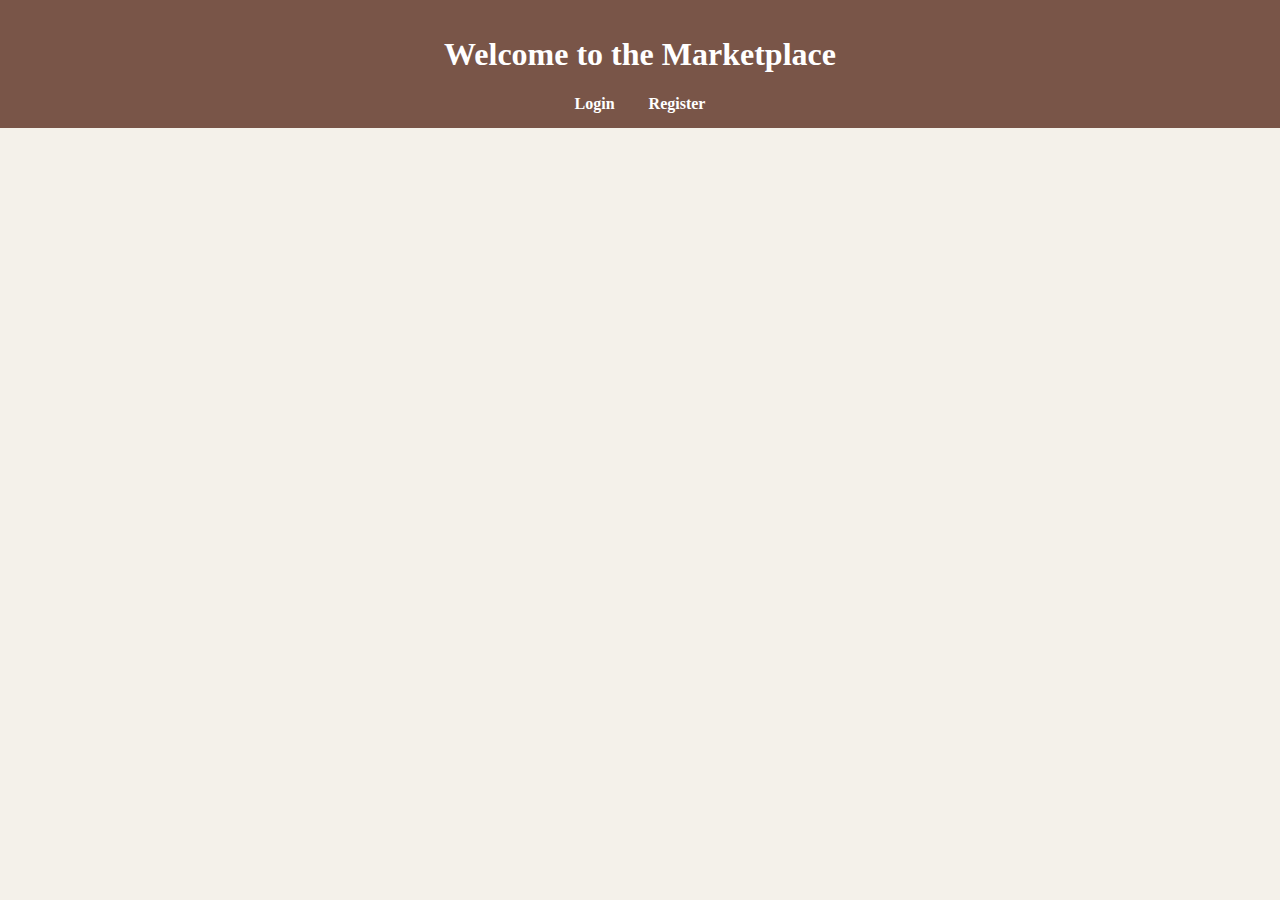
==== index.html @ 2eb5d9e1 "Add files via upload" ====
<!DOCTYPE html>
<html lang="en">
<head>
    <meta charset="UTF-8">
    <meta name="viewport" content="width=device-width, initial-scale=1.0">
    <title>Home - Custom Marketplace</title>
    <link rel="stylesheet" href="styles.css">
</head>
<body>
    <header>
        <h1>Welcome to the Marketplace</h1>
        <nav>
            <a href="login.html">Login</a>
            <a href="register.html">Register</a>
        </nav>
    </header>
</body>
</html>
---- styles.css ----
body {
    font-family: 'Georgia', serif;
    background-color: #f4f1ea;
    color: #5d4037;
    margin: 0;
    padding: 0;
    text-align: center;
}

header {
    background: #795548;
    color: white;
    padding: 15px;
}

nav a {
    color: white;
    text-decoration: none;
    margin: 15px;
    font-weight: bold;
}

.chat {
    margin: 20px;
    padding: 20px;
    background: #d7ccc8;
    display: inline-block;
    text-align: left;
    border-radius: 10px;
}

#chat-box {
    width: 90%;
    height: 400px;
    overflow-y: scroll;
    border: 1px solid #a1887f;
    background: white;
    padding: 10px;
    border-radius: 10px;
}

.upload-icon {
    display: inline-block;
    padding: 8px 12px;
    background-color: #8d6e63;
    color: white;
    border-radius: 5px;
    margin: 10px;
    cursor: pointer;
}

.upload-icon:hover {
    background-color: #6d4c41;
}

input, textarea {
    width: 90%;
    padding: 10px;
    margin: 10px 0;
    border: 1px solid #8d6e63;
    border-radius: 5px;
}

button {
    background: #6d4c41;
    color: white;
    padding: 10px 15px;
    border: none;
    border-radius: 5px;
}
/* Popover Styling */
.popover {
    position: fixed;
    top: 50%;
    left: 50%;
    transform: translate(-50%, -50%);
    background: white;
    padding: 20px;
    border-radius: 10px;
    box-shadow: 0px 0px 10px rgba(0, 0, 0, 0.1);
    display: none;
    flex-direction: column;
}

.popover label {
    margin-top: 10px;
}

.popover input {
    width: 100%;
    padding: 5px;
    margin: 5px 0;
}

.hidden {
    display: none;
}
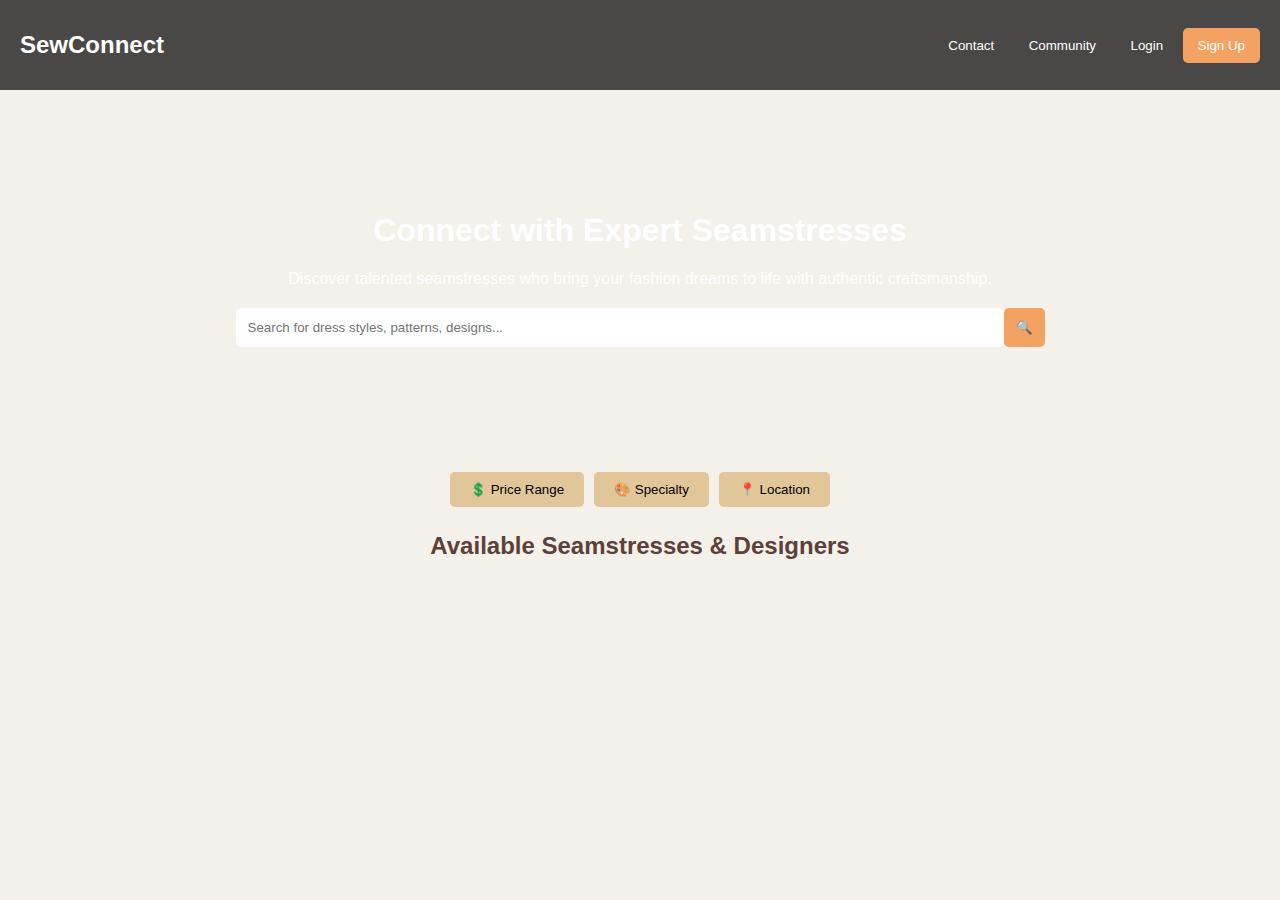
==== commit e32bad2d: "New FINAL UI" ====
--- a/index.html
+++ b/index.html
@@ -3,16 +3,41 @@
 <head>
     <meta charset="UTF-8">
     <meta name="viewport" content="width=device-width, initial-scale=1.0">
-    <title>Home - Custom Marketplace</title>
+    <title>SewConnect - Find Expert Seamstresses</title>
     <link rel="stylesheet" href="styles.css">
+    <script defer src="script.js"></script>
 </head>
 <body>
+
     <header>
-        <h1>Welcome to the Marketplace</h1>
+        <h1 class="logo">SewConnect</h1>
         <nav>
-            <a href="login.html">Login</a>
-            <a href="register.html">Register</a>
+            <button class="nav-btn">Contact</button>
+            <button class="nav-btn">Community</button>
+            <button class="nav-btn">Login</button>
+            <button class="nav-btn primary-btn">Sign Up</button>
         </nav>
     </header>
+
+    <section class="hero">
+        <h1 id="rotating-text">Connect with Expert Seamstresses</h1>
+        <p>Discover talented seamstresses who bring your fashion dreams to life with authentic craftsmanship.</p>
+        <div class="search-bar-container">
+            <input type="text" id="search-bar" placeholder="Search for dress styles, patterns, designs...">
+            <button id="search-btn">🔍</button>
+        </div>
+    </section>
+
+    <section class="filters">
+        <button class="filter-btn">💲 Price Range</button>
+        <button class="filter-btn">🎨 Specialty</button>
+        <button class="filter-btn">📍 Location</button>
+    </section>
+
+    <section id="search-results">
+        <h2>Available Seamstresses & Designers</h2>
+        <div id="results-list" class="profile-grid"></div>
+    </section>
+
 </body>
 </html>--- a/styles.css
+++ b/styles.css
@@ -1,5 +1,7 @@
+
+/* General Styles */
 body {
-    font-family: 'Georgia', serif;
+    font-family: 'Arial', sans-serif;
     background-color: #f4f1ea;
     color: #5d4037;
     margin: 0;
@@ -7,91 +9,107 @@
     text-align: center;
 }
 
+/* Header & Navigation */
 header {
-    background: #795548;
+    display: flex;
+    justify-content: space-between;
+    align-items: center;
+    background: rgba(0, 0, 0, 0.7);
     color: white;
-    padding: 15px;
+    padding: 15px 20px;
 }
 
-nav a {
-    color: white;
-    text-decoration: none;
-    margin: 15px;
+.logo {
+    font-size: 24px;
     font-weight: bold;
 }
 
-.chat {
+.nav-btn {
+    background: transparent;
+    border: none;
+    color: white;
+    padding: 10px 15px;
+    cursor: pointer;
+}
+
+.primary-btn {
+    background: #f4a261;
+    border-radius: 5px;
+}
+
+/* Hero Section */
+.hero {
+    background: url('hero-bg.jpg') no-repeat center center/cover;
+    color: white;
+    text-align: center;
+    padding: 100px 20px;
+}
+
+.search-bar-container {
+    margin-top: 20px;
+    display: flex;
+    justify-content: center;
+}
+
+#search-bar {
+    padding: 12px;
+    width: 60%;
+    border-radius: 5px;
+    border: none;
+}
+
+#search-btn {
+    background: #f4a261;
+    border: none;
+    padding: 12px;
+    cursor: pointer;
+    border-radius: 5px;
+}
+
+/* Filters */
+.filters {
+    display: flex;
+    justify-content: center;
     margin: 20px;
+}
+
+.filter-btn {
+    background: #e1c699;
+    border: none;
+    padding: 10px 20px;
+    margin: 5px;
+    border-radius: 5px;
+    cursor: pointer;
+}
+
+/* Profile Grid */
+.profile-grid {
+    display: flex;
+    justify-content: center;
+    gap: 20px;
+    flex-wrap: wrap;
     padding: 20px;
-    background: #d7ccc8;
-    display: inline-block;
-    text-align: left;
+}
+
+.profile-card {
+    background: white;
+    padding: 15px;
+    border-radius: 10px;
+    width: 250px;
+    text-align: center;
+    box-shadow: 0px 0px 10px rgba(0, 0, 0, 0.1);
+}
+
+.profile-img {
+    width: 100%;
+    height: auto;
     border-radius: 10px;
 }
 
-#chat-box {
-    width: 90%;
-    height: 400px;
-    overflow-y: scroll;
-    border: 1px solid #a1887f;
-    background: white;
-    padding: 10px;
-    border-radius: 10px;
+.order-count {
+    background: #f4a261;
+    padding: 5px 10px;
+    border-radius: 5px;
+    color: white;
+    font-size: 12px;
 }
-
-.upload-icon {
-    display: inline-block;
-    padding: 8px 12px;
-    background-color: #8d6e63;
-    color: white;
-    border-radius: 5px;
-    margin: 10px;
-    cursor: pointer;
-}
-
-.upload-icon:hover {
-    background-color: #6d4c41;
-}
-
-input, textarea {
-    width: 90%;
-    padding: 10px;
-    margin: 10px 0;
-    border: 1px solid #8d6e63;
-    border-radius: 5px;
-}
-
-button {
-    background: #6d4c41;
-    color: white;
-    padding: 10px 15px;
-    border: none;
-    border-radius: 5px;
-}
-/* Popover Styling */
-.popover {
-    position: fixed;
-    top: 50%;
-    left: 50%;
-    transform: translate(-50%, -50%);
-    background: white;
-    padding: 20px;
-    border-radius: 10px;
-    box-shadow: 0px 0px 10px rgba(0, 0, 0, 0.1);
-    display: none;
-    flex-direction: column;
-}
-
-.popover label {
-    margin-top: 10px;
-}
-
-.popover input {
-    width: 100%;
-    padding: 5px;
-    margin: 5px 0;
-}
-
-.hidden {
-    display: none;
-}
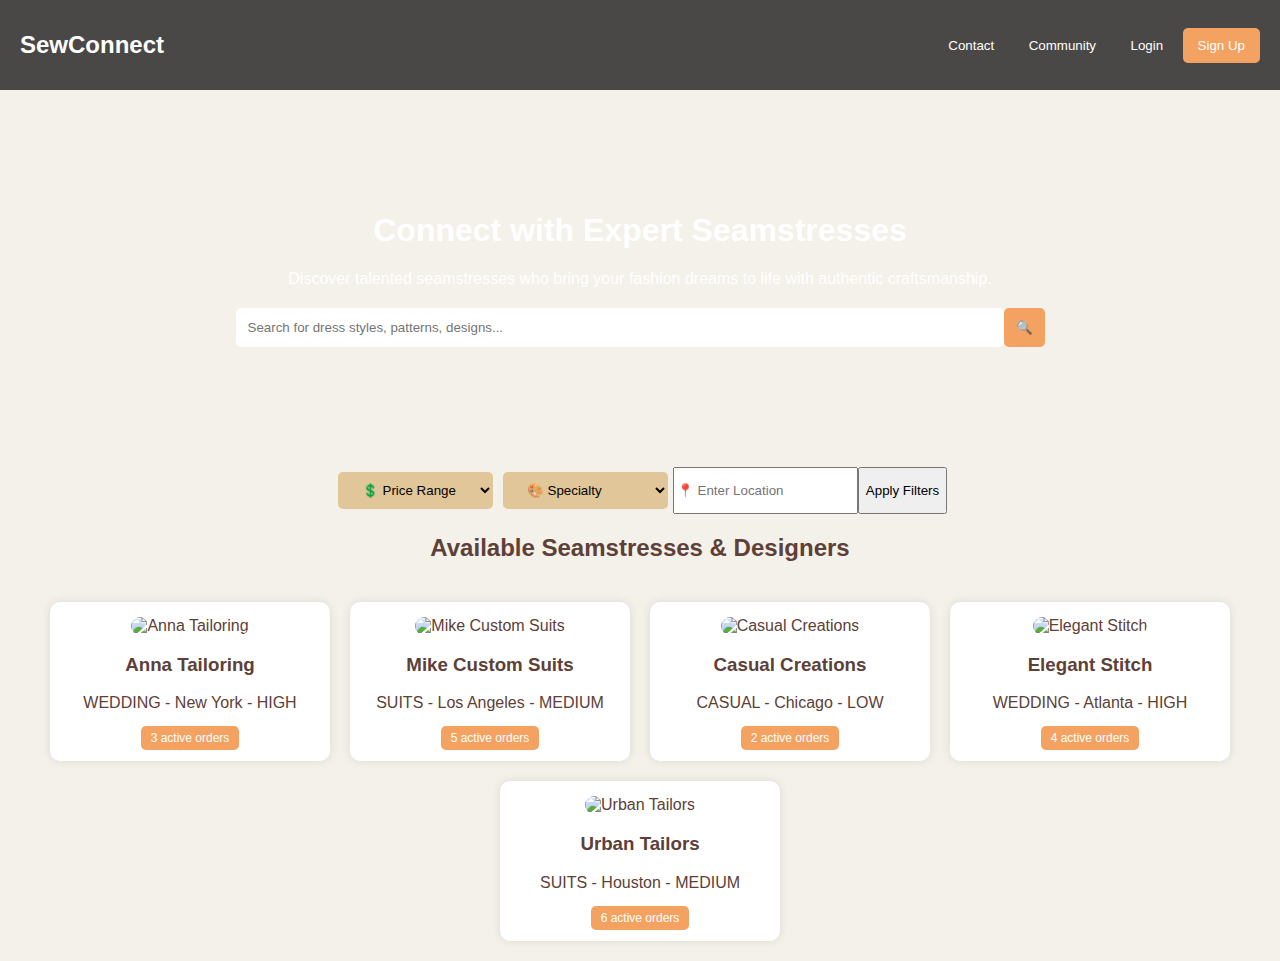
==== commit b29b7495: "Add files via upload" ====
--- a/index.html
+++ b/index.html
@@ -29,9 +29,20 @@
     </section>
 
     <section class="filters">
-        <button class="filter-btn">💲 Price Range</button>
-        <button class="filter-btn">🎨 Specialty</button>
-        <button class="filter-btn">📍 Location</button>
+        <select id="filter-price">
+            <option value="">💲 Price Range</option>
+            <option value="low">$ - Affordable</option>
+            <option value="medium">$$ - Mid-range</option>
+            <option value="high">$$$ - Luxury</option>
+        </select>
+        <select id="filter-specialty">
+            <option value="">🎨 Specialty</option>
+            <option value="wedding">Wedding Dresses</option>
+            <option value="suits">Custom Suits</option>
+            <option value="casual">Casual Wear</option>
+        </select>
+        <input type="text" id="filter-location" placeholder="📍 Enter Location">
+        <button id="apply-filters">Apply Filters</button>
     </section>
 
     <section id="search-results">
--- a/styles.css
+++ b/styles.css
@@ -45,6 +45,7 @@
     padding: 100px 20px;
 }
 
+/* Search & Filters */
 .search-bar-container {
     margin-top: 20px;
     display: flex;
@@ -73,7 +74,7 @@
     margin: 20px;
 }
 
-.filter-btn {
+.filter-btn, select {
     background: #e1c699;
     border: none;
     padding: 10px 20px;
